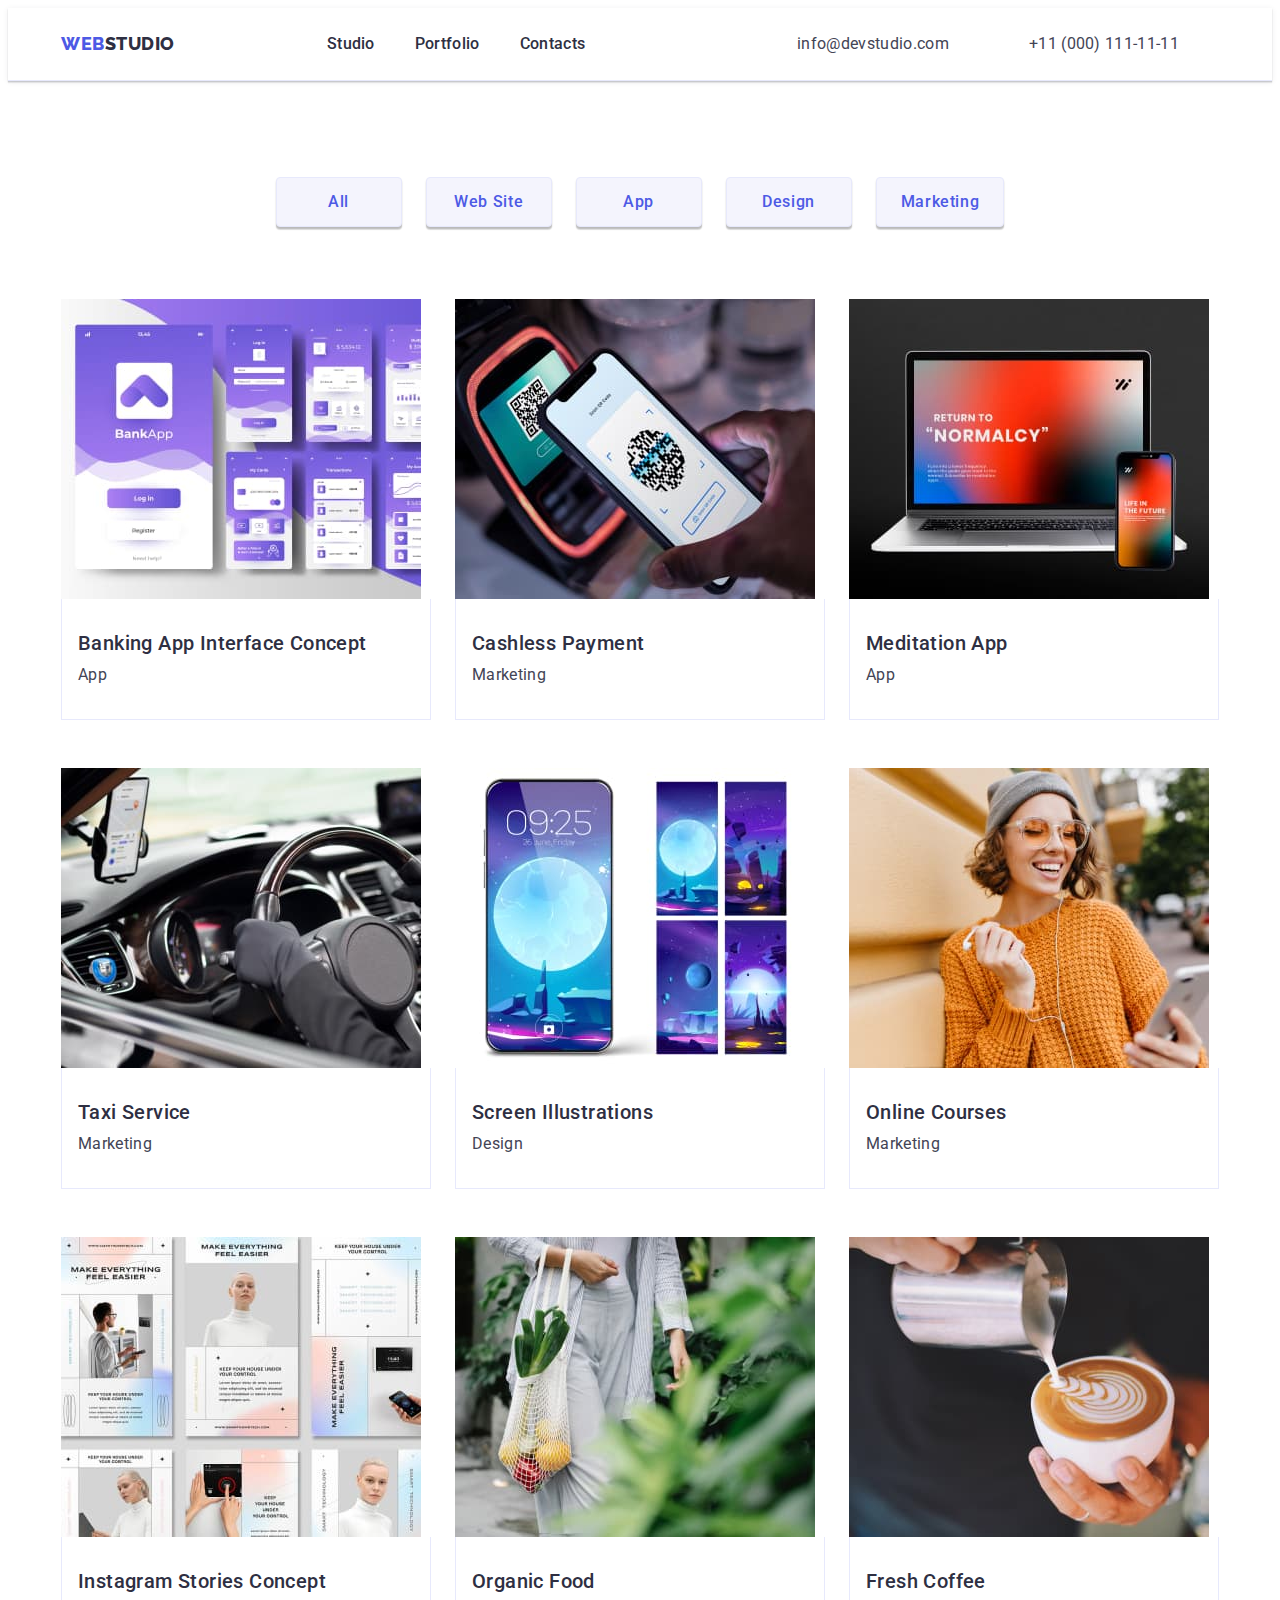
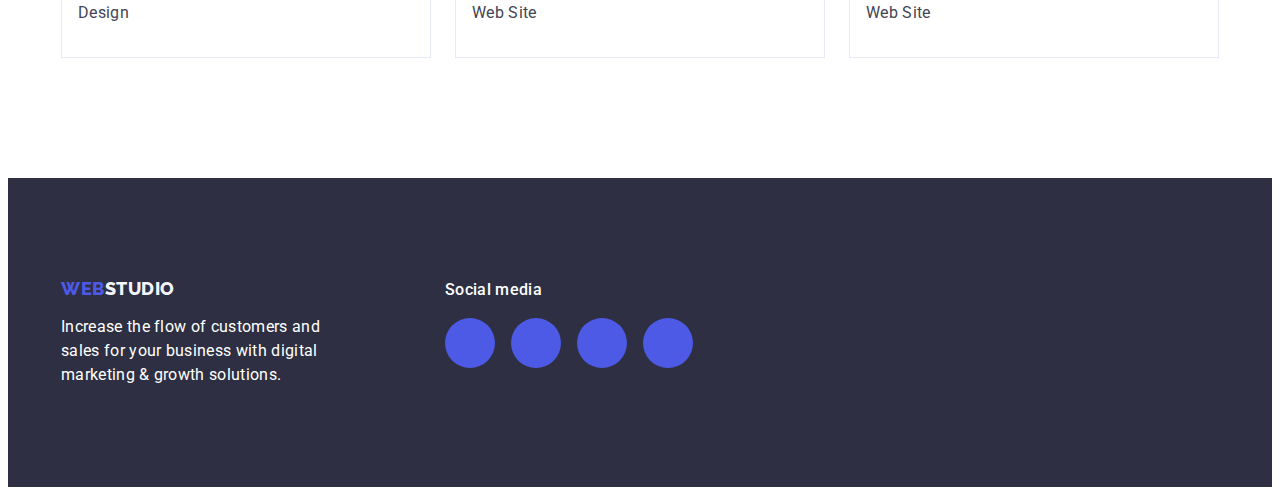
==== portfolio.html @ e4487ee4 "1" ====
<!DOCTYPE html>
<html lang="en">
  <head>
    <meta charset="UTF-8" />
    <meta http-equiv="X-UA-Compatible" content="IE=edge" />
    <meta name="viewport" content="width=device-width, initial-scale=1.0" />

    <link rel="preconnect" href="https://fonts.googleapis.com" />
    <link rel="preconnect" href="https://fonts.gstatic.com" crossorigin />
    <link
      href="https://fonts.googleapis.com/css2?family=Raleway:wght@800&family=Roboto:wght@400;500;700&display=swap"
      rel="stylesheet" />
    <title>Portfolio</title>
    <link
      rel="stylesheet"
      href="https://cdnjs.cloudflare.com/ajax/libs/modern-normalize/1.1.0/modern-normalize.min.css"
      integrity="sha512-wpPYUAdjBVSE4KJnH1VR1HeZfpl1ub8YT/NKx4PuQ5NmX2tKuGu6U/JRp5y+Y8XG2tV+wKQpNHVUX03MfMFn9Q=="
      crossorigin="anonymous"
      referrerpolicy="no-referrer" />
    <link rel="stylesheet" href="./css/styles.css" />
  </head>

  <body>
    <!-- Header section -->
    <header class="top-header border-header">
      <div class="container adven-flex">
        <nav class="nav-menu page-header-container">
          <a class="header-logo link preform" href="./index.html"
            >Web<span class="studio-logo">Studio</span></a
          >
          <ul class="menu list">
            <li class="menu-item">
              <a class="menu-link link" href="./index.html">Studio</a>
            </li>
            <li class="menu-item">
              <a class="menu-link link" href="./portfolio.html">Portfolio</a>
            </li>
            <li class="menu-item">
              <a class="menu-link link" href="">Contacts</a>
            </li>
          </ul>
        </nav>

        <!-- contacts -->
        <address class="contacts-sec">
          <ul class="contacts-items link list page-header-container">
            <li>
              <a
                class="contact-pc link contact-pc-second"
                href="mailto:info@devstudio.com"
                >info@devstudio.com</a
              >
            </li>
            <li>
              <a
                class="contact-pc link contact-pc-second"
                href="tel:+110001111111"
                >+11 (000) 111-11-11</a
              >
            </li>
          </ul>
        </address>
      </div>
    </header>

    <main>
      <section class="buttoms section section-but-list">
        <div class="container">
          <h1 class="visually-hidden">секція 1</h1>
          <ul class="but-list adven-flex list">
            <li>
              <button class="but-item sec-button" type="button">All</button>
            </li>
            <li>
              <button class="but-item sec-button" type="button">
                Web Site
              </button>
            </li>
            <li>
              <button class="but-item sec-button" type="button">App</button>
            </li>
            <li>
              <button class="but-item sec-button" type="button">Design</button>
            </li>
            <li>
              <button class="but-item sec-button" type="button">
                Marketing
              </button>
            </li>
          </ul>

          <ul class="image-post list flex-container">
            <li class="alignment-list-studio">
              <a class="link-examples-work link" href="">
                <img
                  src="./images/portfolio/banking-app-interface-concept.jpg"
                  alt="banking-app"
                  width="360"
                  height="300" />
                <div class="employees-card-portfolio-wrapper">
                  <h2 class="portfolio-card">Banking App Interface Concept</h2>
                  <p class="scroll-title-description">App</p>
                </div>
              </a>
            </li>
            <li class="alignment-list-studio">
              <a class="link-examples-work link" href="">
                <img
                  src="./images/portfolio/cashless-payment.jpg"
                  alt="cashless-payment"
                  width="360"
                  height="300" />
                <div class="employees-card-portfolio-wrapper">
                  <h2 class="portfolio-card">Cashless Payment</h2>
                  <p class="scroll-title-description">Marketing</p>
                </div>
              </a>
            </li>
            <li class="alignment-list-studio">
              <a class="link-examples-work link" href="">
                <img
                  src="./images/portfolio/meditation-app.jpg"
                  alt="meditation-app"
                  width="360"
                  height="300" />
                <div class="employees-card-portfolio-wrapper">
                  <h2 class="portfolio-card">Meditation App</h2>
                  <p class="scroll-title-description">App</p>
                </div>
              </a>
            </li>
            <li class="alignment-list-studio">
              <a class="link-examples-work link" href="">
                <img
                  src="./images/portfolio/taxi-service.jpg"
                  alt="taxi-service"
                  width="360"
                  height="300" />
                <div class="employees-card-portfolio-wrapper">
                  <h2 class="portfolio-card">Taxi Service</h2>
                  <p class="scroll-title-description">Marketing</p>
                </div>
              </a>
            </li>
            <li class="alignment-list-studio">
              <a class="link-examples-work link" href="">
                <img
                  src="./images/portfolio/screen-illustrations.jpg"
                  alt="screen-illustrations"
                  width="360"
                  height="300" />
                <div class="employees-card-portfolio-wrapper">
                  <h2 class="portfolio-card">Screen Illustrations</h2>
                  <p class="scroll-title-description">Design</p>
                </div>
              </a>
            </li>
            <li class="alignment-list-studio">
              <a class="link-examples-work link" href="">
                <img
                  src="./images/portfolio/online-courses.jpg"
                  alt="online-courses"
                  width="360"
                  height="300" />
                <div class="employees-card-portfolio-wrapper">
                  <h2 class="portfolio-card">Online Courses</h2>
                  <p class="scroll-title-description">Marketing</p>
                </div>
              </a>
            </li>
            <li class="alignment-list-studio">
              <a class="link-examples-work link" href="">
                <img
                  src="./images/portfolio/instagram-stories-concept.jpg"
                  alt="instagram-stories"
                  width="360"
                  height="300" />
                <div class="employees-card-portfolio-wrapper">
                  <h2 class="portfolio-card">Instagram Stories Concept</h2>
                  <p class="scroll-title-description">Design</p>
                </div>
              </a>
            </li>
            <li class="alignment-list-studio">
              <a class="link-examples-work link" href="">
                <img
                  src="./images/portfolio/organic-food.jpg"
                  alt="organic-food"
                  width="360"
                  height="300" />
                <div class="employees-card-portfolio-wrapper">
                  <h2 class="portfolio-card">Organic Food</h2>
                  <p class="scroll-title-description">Web Site</p>
                </div>
              </a>
            </li>
            <li class="alignment-list-studio">
              <a class="link-examples-work link" href="">
                <img
                  src="./images/portfolio/fresh-coffee.jpg"
                  alt="fresh-coffee"
                  width="360"
                  height="300" />
                <div class="employees-card-portfolio-wrapper">
                  <h2 class="portfolio-card">Fresh Coffee</h2>
                  <p class="scroll-title-description">Web Site</p>
                </div>
              </a>
            </li>
          </ul>
        </div>
      </section>
    </main>

    <!-- Footer section -->
    <footer class="basement">
      <div class="container social-media">
        <div class="logoblock">
          <a class="basement-logo-iris link" href="./index.html"
            >Web<span class="basement-logo-cloud">Studio</span></a
          >
          <p class="text-format">
            Increase the flow of customers and sales for your business with
            digital marketing & growth solutions.
          </p>
        </div>

        <div class="">
          <p class="soc-text-format">Social media</p>
          <ul class="list social-list">
            <li>
              <a href="#" class="social-list-item social-list-item-in"></a>
            </li>
            <li><a href="#" class="social-list-item"></a></li>
            <li><a href="#" class="social-list-item"></a></li>
            <li><a href="#" class="social-list-item"></a></li>
          </ul>
        </div>
    </footer>
  </body>
</html>
---- css/styles.css ----
:root {
  --primary-font: "Roboto", sans-serif;
  --secondary-font: "Raleway", sans-serif;

  /* Pressed state > CTAs */
  --ocean-button-color: #404bbf;
  /* Primary Brand > CTAs, Focused, Active, states, Links */
  --iris-button-color: #4d5ae5;

  /* Hero background > Hero image background, Modal overlay, Overlay.
  Dark > Overlays, Shadows, Headings */
  --navy-blue-color: #2e2f42;
  /* Success > Valid fields, Success messages */
  --green-color: #31d0aa;
  /* Text > Body text */
  --slate-color: #434455;
  /* Subtle Text > Helper text, Deemphasized text */
  --light-slate-color: #8e8f99;
  /* Accent > Accent color, Hairlines, Subtle backgrounds*/
  --cornflower-color: #e7e9fc;
  /* Light > Light mode backgrounds. Light mode Dialogs/alerts */
  --cloud-background-color: #f4f4fd;
  /* Modal overlay> Overlay> NAVY BLUE modal */
  --navyblue-modal-color: #2e2f42;
  /* Hero background > Hero image background */
  --hero-background-color: #2e2f42;
  /* White background > Header,  team card background */
  --white-color: #ffffff;
  /* Modal background  */
  --dairy-color: #fcfcfc;
}

/* ==================ul and link style configuration================== */

h1,
h2,
h3,
h4,
p {
  margin-top: 0;
  margin-bottom: 0;
}

ul,
ol {
  margin-top: 0;
  margin-bottom: 0;
  padding-left: 0;
}

img {
  display: block;
}

button {
  cursor: pointer;
}

.list {
  list-style: none;
  /* padding: 0; */
  /* margin: 0; */
  /* ... */
}

.link {
  text-decoration: none;
  /* ... */
}

.section {
  padding: 120px 0px;
}

.section-but-list {
  padding-top: 96px;
}

.section-work {
  padding-top: 0;
}

.scr-section {
  padding-bottom: 120px;
}

/* ==================/ul and link style configuration================== */

body {
  font-family: var(--primary-font);
  background-color: var(--white-color);
  font-weight: 500;
  color: var(--slate-color);
}

.container {
  width: 1158px;
  /* margin-left: auto;
  margin-right: auto; */
  padding-left: 15px;
  padding-right: 15px;
  margin: 0 auto;
}

/* .custumers-box {
display: flex;  
flex-wrap: wrap;
} */

img {
  display: block;
  max-width: 100%;
  height: auto;
}

/* a {
  display: flex;
} */

/* ==========================HEADER ========================== */

.page-header-container {
  display: flex;
  gap: 40px;
}

/* розташування в рядок хедера */
.nav-menu {
  display: flex;
  flex-wrap: wrap;
  gap: 76px;
  padding: 24px 0;
  align-items: center;
}

.menu {
  display: flex;
  gap: 40px;
  align-items: center;
}

.contact-pc {
  display: flex;
  gap: 40px;
  align-items: center;
}

.adven-flex {
  display: flex;
}

.border-header {
  border-bottom: 1px solid var(--cornflower-color);
  box-shadow: 0px 2px 1px rgba(46, 47, 66, 0.08),
    0px 1px 1px rgba(46, 47, 66, 0.16), 0px 1px 6px rgba(46, 47, 66, 0.08);
}

/* .menu-item:not(:last-child) {
  margin-right: 40;
} */

/* ==============header logo================= */
/* Web logo part*/
.header-logo {
  font-family: var(--secondary-font);
  font-weight: 800;
  font-size: 18px;
  line-height: 1.17;
  color: var(--iris-button-color);
  letter-spacing: 0.03em;
  text-transform: uppercase;
  margin-right: 76px;
}

/* studio logo part */
.studio-logo {
  font-family: var(--secondary-font);
  font-weight: 800;
  font-size: 18px;
  line-height: 1.17;
  color: var(--navy-blue-color);
  letter-spacing: 0.03em;
  text-transform: uppercase;
}
/* ==============/header logo================= */

/* ===================/footer logo================= */

.logoblock {
  margin-right: 120px;
}

/* Web logo part*/
.basement-logo-iris {
  display: inline-block;
  margin-bottom: 16px;
  font-family: var(--secondary-font);
  font-weight: 800;
  font-size: 18px;
  line-height: 1.17;
  color: var(--iris-button-color);
  letter-spacing: 0.03em;
  text-transform: uppercase;
}

/* studio logo part */
.basement-logo-cloud {
  color: var(--cloud-background-color);
  font-weight: 800;
  font-size: 18px;
  line-height: 1.17;
  letter-spacing: 0.03em;
  text-transform: uppercase;
}

.basement {
  background-color: var(--navy-blue-color);
  letter-spacing: 0.03em;
  padding-top: 100px;
  padding-bottom: 100px;
}

/* ===================/footer logo================= */

.preform {
  letter-spacing: 0.03em;
}

/* footer formatting text */
.text-format {
  font-weight: 400;
  font-size: 16px;
  line-height: 1.5;
  color: var(--white-color);
  letter-spacing: 0.02em;
  max-width: 264px;
}

.soc-text-format {
  font-weight: 500;
  font-size: 16px;
  line-height: 1.5;
  color: var(--white-color);
  letter-spacing: 0.02em;
  max-width: 264px;
  margin-bottom: 16px;
}

.menu-link {
  font-size: 16px;
  line-height: 1.5;
  color: var(--navy-blue-color);
  letter-spacing: 0.02em;
  padding: 24px 0;
}

.but-list {
  font-style: normal;
  font-size: 16px;
  line-height: 1.5;
  color: var(--navy-blue-color);
  letter-spacing: 0.04em;
  gap: 24px;
  justify-content: center;
  margin-bottom: 72px;
}

.contact-pc {
  font-weight: 400;
  font-size: 16px;
  line-height: 1.5;
  color: var(--slate-color);
  margin-left: auto;
  margin-right: 40px;
  padding-top: 24px;
  padding-bottom: 24px;
}

.menu-link:is(:hover, :focus),
.contact-pc:is(:hover, :focus) {
  color: var(--ocean-button-color);
}

.contacts-normal {
  font-style: normal;
}

.contact-pc-second:is(:hover, :focus) {
  color: var(--ocean-button-color);
}

/* ==========================/HEAD ========================== */

/* header */
.top-header {
  font-style: normal;
  letter-spacing: 0.02em;
  font-style: normal;
}

/* ==========================HERO ========================== */
.hero {
  background-color: var(--hero-background-color);
  letter-spacing: 0.03em;
  /* max-width: 1440px; */
  padding-top: 188px;
  padding-bottom: 188px;
  outline: 2px solod red;
}

.overlay {
  width: 1440px;
  margin-left: auto;
  margin-bottom: auto;
  background-repeat: no-repeat;
  background-position: center;
  /* border-style: cover; */
  background-image: linear-gradient(
      to right,
      rgba(46, 47, 66, 0.7),
      rgba(46, 47, 66, 0.7)
    ),
    url(../images/hero-pic.jpg);
}

/* text hero 1 */
.hero-tittle {
  max-width: 496px;
  font-weight: 700;
  font-size: 56px;
  line-height: 1.07;
  color: var(--white-color);

  letter-spacing: 0.02em;
  /* text-align: center; */

  margin-left: auto;
  margin-right: auto;

  margin-bottom: 48px;

  /* outline: 2px solid red; */
}

/* Button Text */
.order-button {
  border: none;
  line-height: 1.5;
  font-family: var(--primary-font);
  font-weight: 500;

  letter-spacing: 0.04em;

  background-color: var(--iris-button-color);
  color: var(--white-color);

  display: block;

  padding: 16px 32px;
  margin-left: auto;
  margin-right: auto;

  min-width: 169px;
  height: 56px;

  border-radius: 4px;
  box-shadow: 0px 4px 4px rgba(0, 0, 0, 0.15);
}

.but-primary:is(:hover, :focus) {
  background-color: var(--ocean-button-color);
  color: var(--white-color);
}

.contacts-sec {
  font-style: normal;
  margin-left: auto;
}

/* ==========================/HERO ========================== */

/* ==========================Scroll-section========================== */
.visually-hidden {
  position: absolute;
  width: 1px;
  height: 1px;
  margin: -1px;
  border: 0;
  padding: 0;

  white-space: nowrap;
  clip-path: inset(100%);
  clip: rect(0 0 0 0);
  overflow: hidden;
}

.scroll-title {
  font-weight: 500;
  font-size: 20px;
  line-height: 1.2;
  letter-spacing: 0.02em;
  color: var(--navy-blue-color);
  margin-bottom: 8px;
}

.scroll-title-description {
  display: flex;
  font-style: 400;
  font-weight: 400;
  font-size: 16px;
  line-height: 1.5;
  letter-spacing: 0.02em;
  color: var(--slate-color);
  flex-basis: calc((100% - 3 * 24px) / 4);
}

.hum-devoloper {
  font-weight: 500;
  font-size: 20px;
  line-height: 1.2;
  letter-spacing: 0.02em;
  color: var(--navy-blue-color);
  margin-bottom: 8px;
  border-radius: 0px 0px 4px 4px;
}

.title-pages {
  font-style: normal;
  font-weight: 700;
  font-size: 36px;
  line-height: 1.11;
  color: var(--navy-blue-color);
  letter-spacing: 0.02em;
  margin-bottom: 72px;
  text-align: center;
}

.scroll-section {
  display: flex;
  gap: 24px;
}

.scroll-section-item {
  flex-basis: calc((100% - 3 * 24px) / 4);
}

.scroll-section-item::before {
  display: block;
  content: "";
  width: 264px;
  height: 112px;
  outline: 2px solid tomato;

  background-image: url();
  background-repeat: no-repeat;
  background-position: center;
  background-color: var(--cloud-background-color);
}

/* ==========================/scroll sec========================= */

/* =================================team======================== */
.team {
  background: var(--cloud-background-color);
  font-weight: 500;
  letter-spacing: 0.02em;
  text-align: center;
}

/* ==========================/Scroll-section========================== */

/* ========================What are we doing========================== */
.doing-alignment {
  display: flex;
  flex-wrap: wrap;
  gap: 24px;
  flex-basis: calc((100% - 24px * 2) / 3);
}

/* =============================team================================ */

.team-alignment {
  flex-wrap: wrap;
  gap: 24px;
}

/* лого підвалу */

.studio-logo {
  font-family: var(--secondary-font);
  font-style: ExtraBold;
  font-weight: 800;
  font-size: 18px;
  line-height: 1.17;
  color: var(--navy-blue-color);
  letter-spacing: 0.03em;
  text-transform: uppercase;
}

.employees-card-content-wrapper {
  box-shadow: 0px 1px 6px rgba(46, 47, 66, 0.08),
    0px 1px 1px rgba(46, 47, 66, 0.16), 0px 2px 1px rgba(46, 47, 66, 0.08);
  border-radius: 0px 0px 4px 4px;
  padding: 32px 16px;
  background-color: var(--white-color);
}

.employees-name {
  font-weight: 500;
  margin-bottom: 8px;
  color: var(--navy-blue-color);
  font-size: 20px;
  line-height: 1.2;
  text-align: center;
  letter-spacing: 0.02em;
}

.employees-position {
  color: var(--slate-color);
  font-weight: 400;
  font-size: 16px;
  line-height: 1.5;
  text-align: center;
  letter-spacing: 0.02em;
}

.employees-description {
  font-style: 400;
  font-weight: 400;
  font-size: 16px;
  line-height: 1.5;
  letter-spacing: 0.02em;
  color: var(--slate-color);
}

/* =================================/team============================ */

/* ================custumers=============== */
.customers {
  outline: 2px solid red;
}

.link-company {
  display: flex;
  flex-direction: row;
  align-items: flex-start;
  flex-wrap: wrap;
  gap: 24px;
}

.box {
  border: 1px solid var(--light-slate-color);
  border-radius: 4px;
  width: 168px;
  height: 88px;
  justify-content: center;
}

/* ==========================portfolio========================== */

.flex-container {
  display: flex;
  flex-wrap: wrap;
  gap: 48px 24px;
}

.alignment-list-studio {
  flex-basis: calc((100% - 24px * 2) / 3);
}

.alignment-list-studio:is(:hover, :focus) {
  box-shadow: 0px 1px 6px rgba(46, 47, 66, 0.08),
    0px 1px 1px rgba(46, 47, 66, 0.16), 0px 2px 1px rgba(46, 47, 66, 0.08);
}

.head-logo-port {
  letter-spacing: 0.03em;
}

.but-item {
  font-style: normal;
  font-weight: 500;
  font-size: 16px;
  line-height: 1.5;
  background-color: var(--cloud-background-color);
  color: var(--iris-button-color);
  font-family: var(--primary-font);

  letter-spacing: 0.04em;
  border: 1px solid var(--cornflower-color);
  border-radius: 4px;
  box-shadow: 0px 3px 1px rgba(0, 0, 0, 0.1), 0px 2px 1px rgba(0, 0, 0, 0.08),
    0px 2px 2px rgba(0, 0, 0, 0.12);

  display: flex;
  flex-direction: row;
  justify-content: center;
  align-items: center;
  padding: 12px 24px;

  min-width: 126px;
}

.sec-button:is(:hover, :focus) {
  color: var(--white-color);
  background-color: var(--ocean-button-color);

  border: 1px solid transparent;
}

.employees-card-portfolio-wrapper {
  border-left: 1px solid var(--cornflower-color);
  border-right: 1px solid var(--cornflower-color);
  border-bottom: 1px solid var(--cornflower-color);

  background-color: var(--white-color);
  display: flex;
  flex-direction: column;
  justify-content: center;
  align-items: flex-start;
  padding: 32px 16px;
}

.portfolio-card {
  font-weight: 500;
  font-size: 20px;
  line-height: 1.2;
  letter-spacing: 0.02em;
  color: var(--navy-blue-color);
  margin-bottom: 8px;
}

.social-media {
  display: flex;
}

.social-list {
  display: flex;
  justify-content: space-between;
  width: 200px;
  margin: 0 auto;
  gap: 16px;
}

.social-list-item {
  display: block;
  width: 50px;
  height: 50px;
  border-radius: 50%;
  background-color: var(--iris-button-color);
}
.social-list-item:is(:hover, :focus) {
  background-color: var(--green-color);
}

.social-list-item-in {
  /* background-image: url(../images/social-icon/instagram.svg); */
  background-repeat: no-repeat;
  background-position: center;
  background-size: 24px 24px;
}
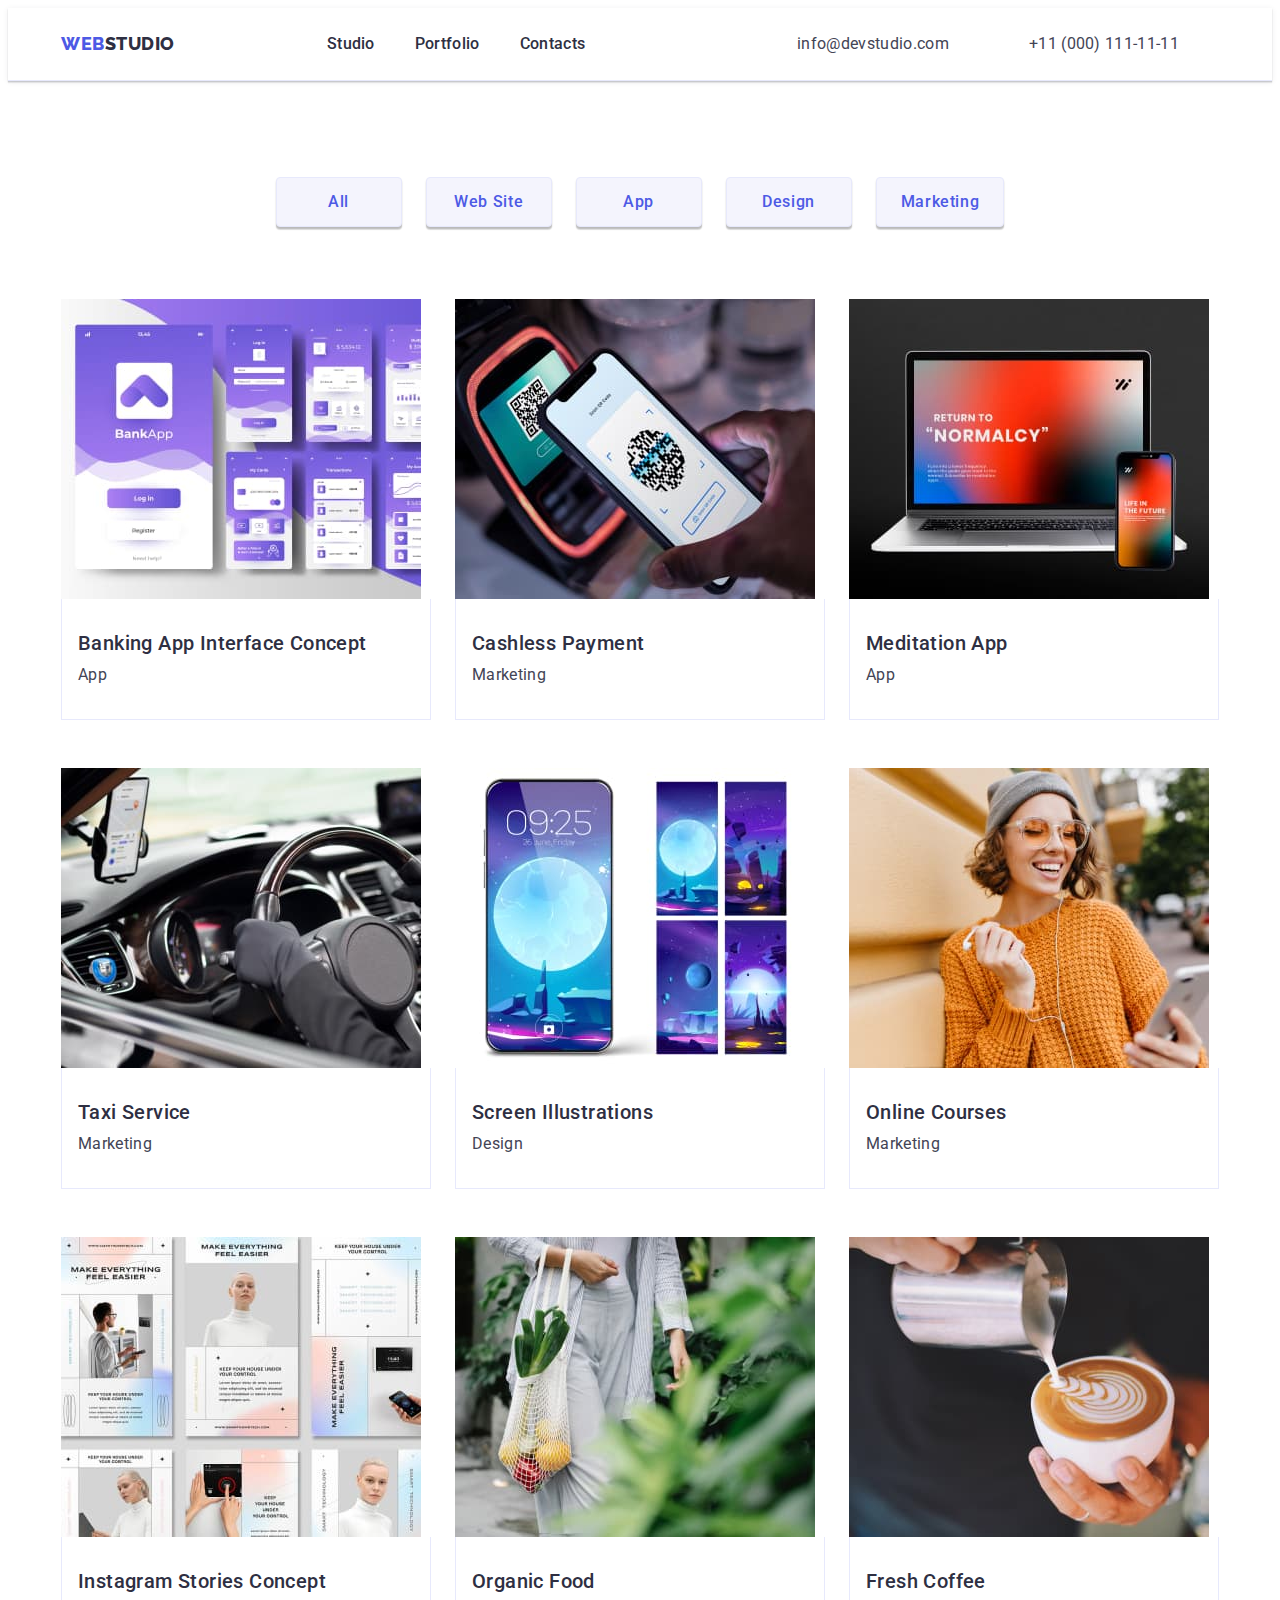
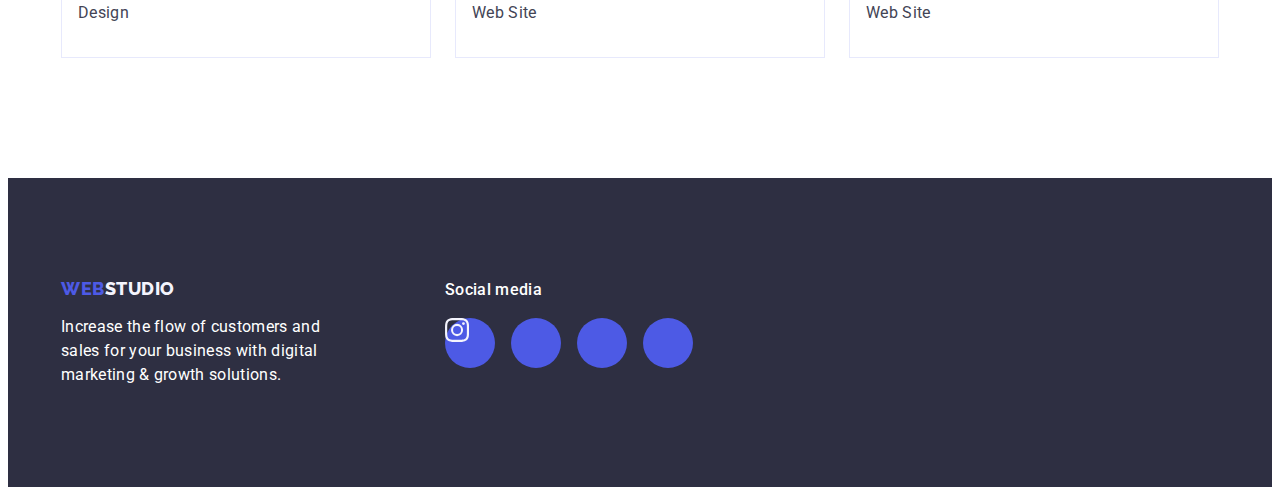
==== commit 997fba0b: "1" ====
--- a/portfolio.html
+++ b/portfolio.html
@@ -229,13 +229,18 @@
           <p class="soc-text-format">Social media</p>
           <ul class="list social-list">
             <li>
-              <a href="#" class="social-list-item social-list-item-in"></a>
+              <a href="#" class="social-list-item social-list-item-in">
+                <svg class="social-list-icon" width="24" height="24">
+                  <use href="./images/icons.svg#icon-instagram"></use>
+                </svg>
+              </a>
             </li>
             <li><a href="#" class="social-list-item"></a></li>
             <li><a href="#" class="social-list-item"></a></li>
             <li><a href="#" class="social-list-item"></a></li>
           </ul>
         </div>
+      </div>
     </footer>
   </body>
 </html>
--- a/css/styles.css
+++ b/css/styles.css
@@ -640,6 +640,7 @@
   width: 200px;
   margin: 0 auto;
   gap: 16px;
+  
 }
 
 .social-list-item {
@@ -648,14 +649,15 @@
   height: 50px;
   border-radius: 50%;
   background-color: var(--iris-button-color);
+  
 }
 .social-list-item:is(:hover, :focus) {
   background-color: var(--green-color);
 }
 
-.social-list-item-in {
-  /* background-image: url(../images/social-icon/instagram.svg); */
+/* .social-list-item-in {
+  background-image: url(../images/social-icon/instagram.svg);
   background-repeat: no-repeat;
   background-position: center;
   background-size: 24px 24px;
-}
+} */
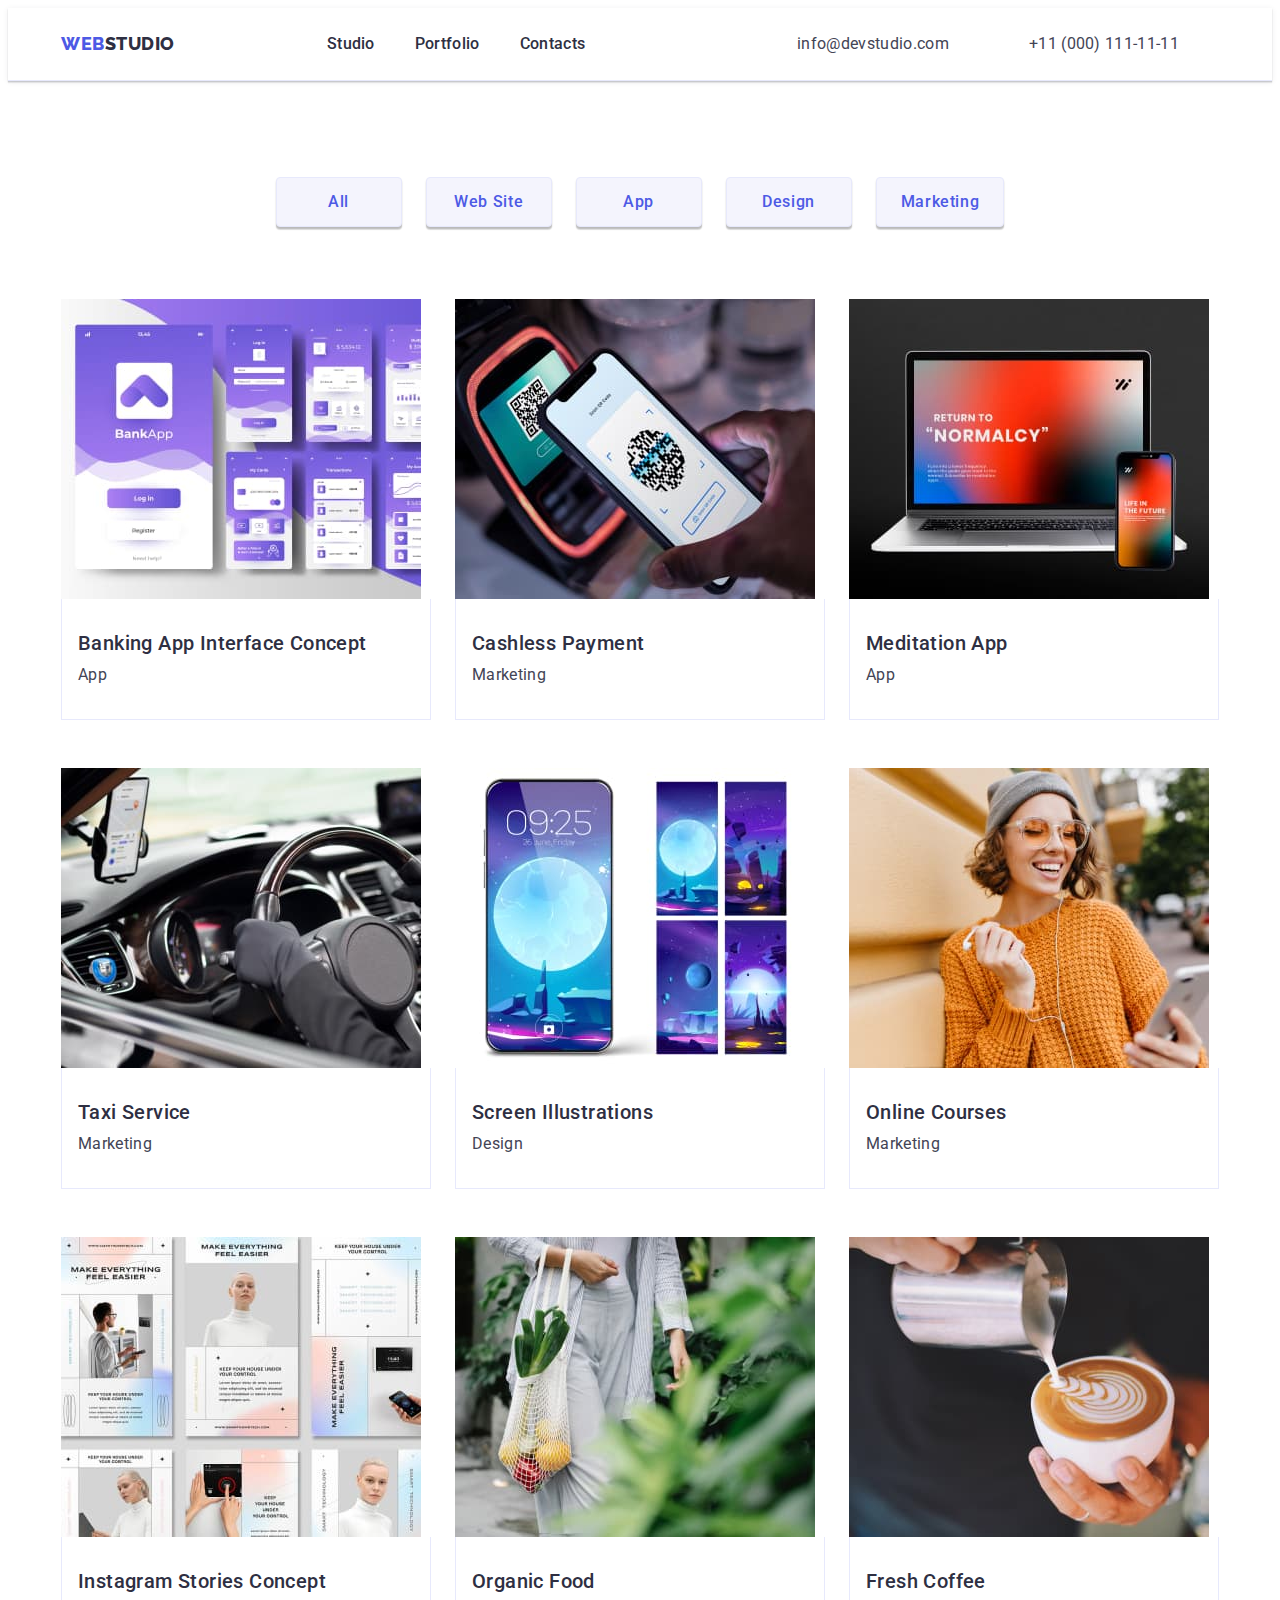
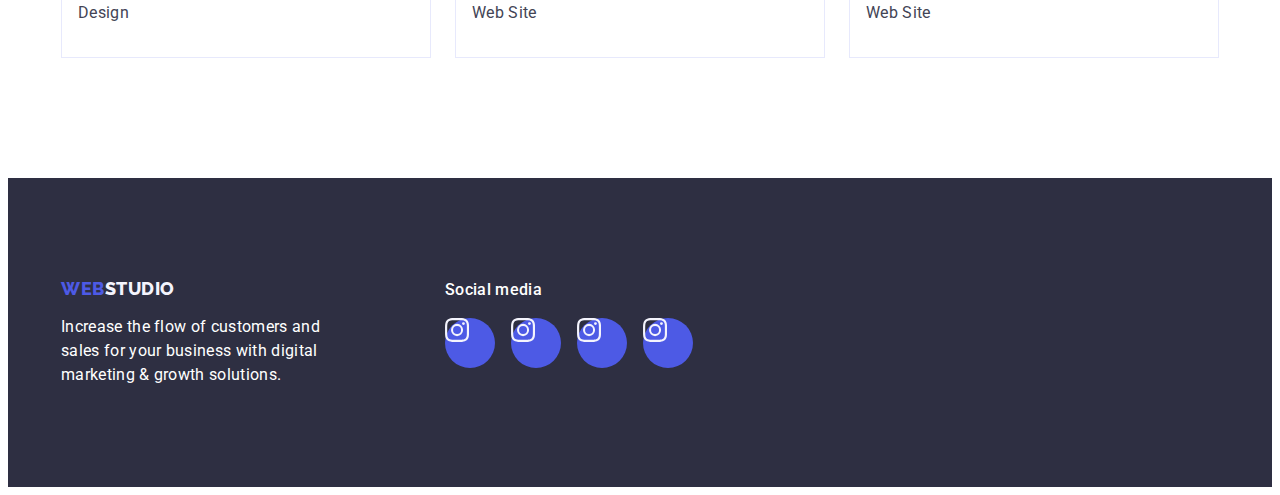
==== commit 39da5869: "footer logo" ====
--- a/portfolio.html
+++ b/portfolio.html
@@ -227,17 +227,35 @@
 
         <div class="">
           <p class="soc-text-format">Social media</p>
-          <ul class="list social-list">
-            <li>
-              <a href="#" class="social-list-item social-list-item-in">
-                <svg class="social-list-icon" width="24" height="24">
-                  <use href="./images/icons.svg#icon-instagram"></use>
-                </svg>
-              </a>
-            </li>
-            <li><a href="#" class="social-list-item"></a></li>
-            <li><a href="#" class="social-list-item"></a></li>
-            <li><a href="#" class="social-list-item"></a></li>
+          <ul class="list social-list-footer">
+            <li>
+              <a href="#" class="social-list-footer-item social-list-item-in">
+                <svg class="social-list-icon" width="24" height="24">
+                  <use href="./images/icons.svg#icon-instagram"></use>
+                </svg>
+              </a>
+            </li>
+            <li>
+              <a href="#" class="social-list-footer-item social-list-item-in">
+                <svg class="social-list-icon" width="24" height="24">
+                  <use href="./images/icons.svg#icon-instagram"></use>
+                </svg>
+              </a>
+            </li>
+            <li>
+              <a href="#" class="social-list-footer-item social-list-item-in">
+                <svg class="social-list-icon" width="24" height="24">
+                  <use href="./images/icons.svg#icon-instagram"></use>
+                </svg>
+              </a>
+            </li>
+            <li>
+              <a href="#" class="social-list-footer-item social-list-item-in">
+                <svg class="social-list-icon" width="24" height="24">
+                  <use href="./images/icons.svg#icon-instagram"></use>
+                </svg>
+              </a>
+            </li>
           </ul>
         </div>
       </div>
--- a/css/styles.css
+++ b/css/styles.css
@@ -314,7 +314,7 @@
   margin-bottom: auto;
   background-repeat: no-repeat;
   background-position: center;
-  /* border-style: cover; */
+  border-style: cover;
   background-image: linear-gradient(
       to right,
       rgba(46, 47, 66, 0.7),
@@ -634,7 +634,7 @@
   display: flex;
 }
 
-.social-list {
+.social-list-footer {
   display: flex;
   justify-content: space-between;
   width: 200px;
@@ -643,7 +643,7 @@
   
 }
 
-.social-list-item {
+.social-list-footer-item {
   display: block;
   width: 50px;
   height: 50px;
@@ -651,13 +651,13 @@
   background-color: var(--iris-button-color);
   
 }
-.social-list-item:is(:hover, :focus) {
+.social-list-footer-item:is(:hover, :focus) {
   background-color: var(--green-color);
 }
 
-/* .social-list-item-in {
-  background-image: url(../images/social-icon/instagram.svg);
+.social-list-item-in {
+  /* background-image: url(../images/social-icon/instagram.svg); */
   background-repeat: no-repeat;
   background-position: center;
   background-size: 24px 24px;
-} */
+}
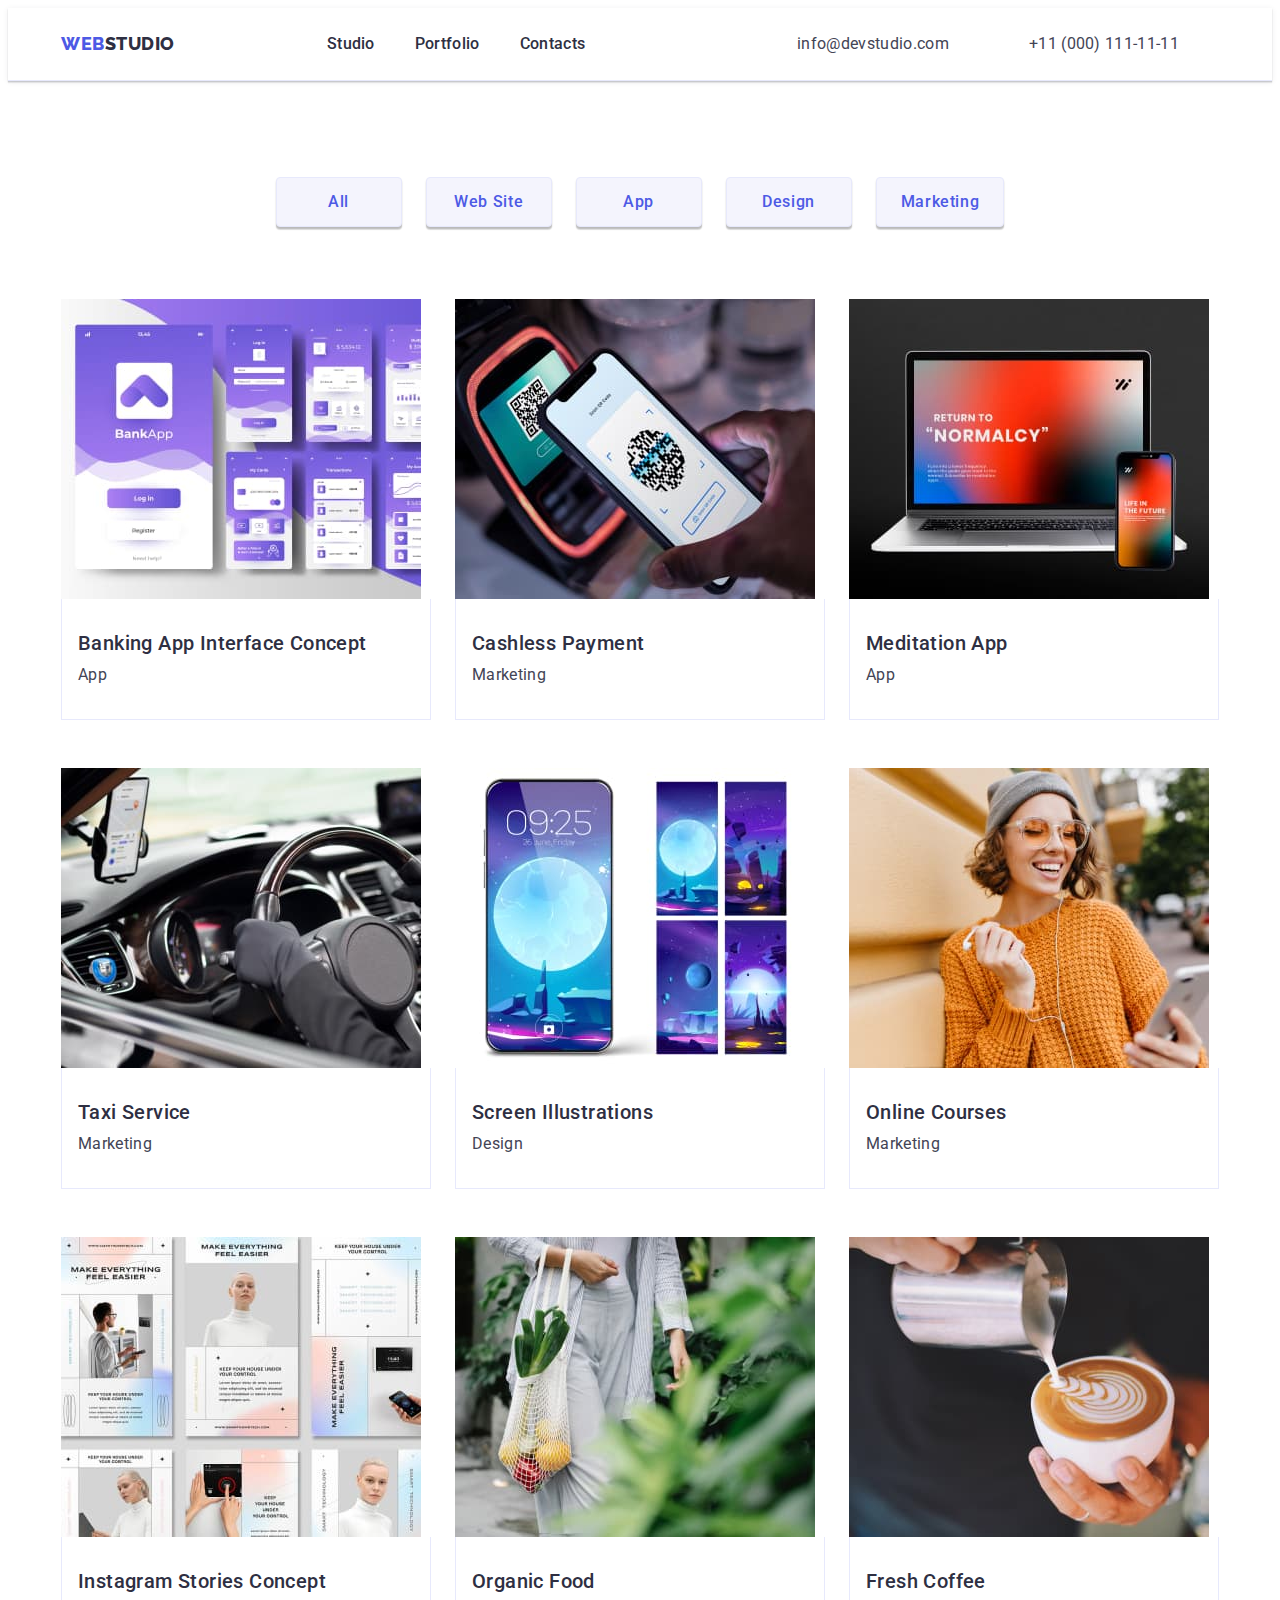
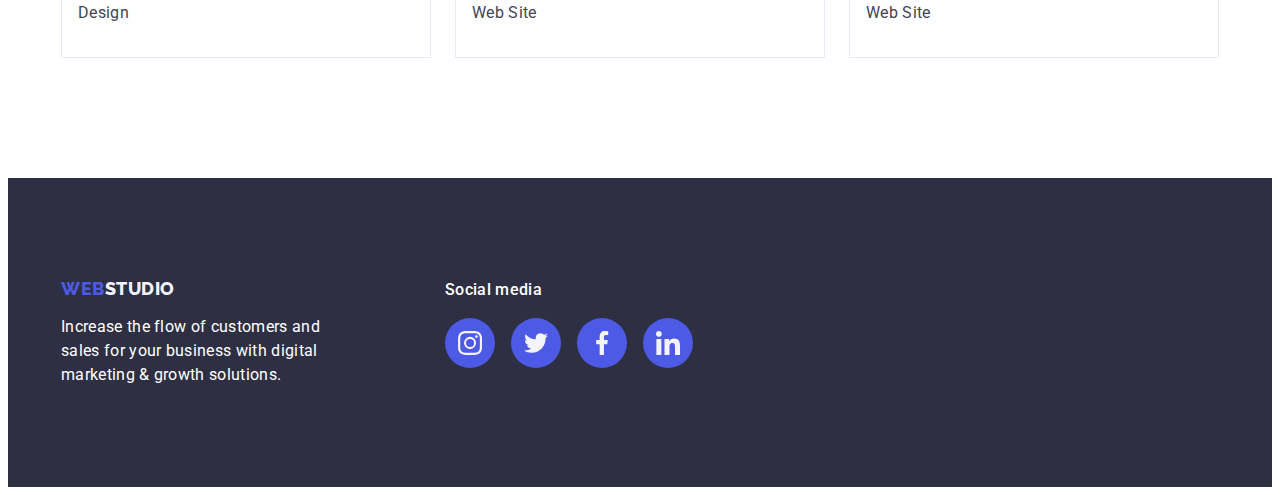
==== commit aa598515: "23" ====
--- a/portfolio.html
+++ b/portfolio.html
@@ -236,23 +236,23 @@
               </a>
             </li>
             <li>
-              <a href="#" class="social-list-footer-item social-list-item-in">
-                <svg class="social-list-icon" width="24" height="24">
-                  <use href="./images/icons.svg#icon-instagram"></use>
-                </svg>
-              </a>
-            </li>
-            <li>
-              <a href="#" class="social-list-footer-item social-list-item-in">
-                <svg class="social-list-icon" width="24" height="24">
-                  <use href="./images/icons.svg#icon-instagram"></use>
-                </svg>
-              </a>
-            </li>
-            <li>
-              <a href="#" class="social-list-footer-item social-list-item-in">
-                <svg class="social-list-icon" width="24" height="24">
-                  <use href="./images/icons.svg#icon-instagram"></use>
+              <a href="#" class="social-list-footer-item social-list-item-tw">
+                <svg class="social-list-icon" width="24" height="24">
+                  <use href="./images/icons.svg#icon-twitter"></use>
+                </svg>
+              </a>
+            </li>
+            <li>
+              <a href="#" class="social-list-footer-item social-list-item-fb">
+                <svg class="social-list-icon" width="24" height="24">
+                  <use href="./images/icons.svg#icon-facebook"></use>
+                </svg>
+              </a>
+            </li>
+            <li>
+              <a href="#" class="social-list-footer-item social-list-item-lid">
+                <svg class="social-list-icon" width="24" height="24">
+                  <use href="./images/icons.svg#icon-linkedin"></use>
                 </svg>
               </a>
             </li>
--- a/css/styles.css
+++ b/css/styles.css
@@ -316,7 +316,6 @@
   background-position: center;
   border-style: cover;
   background-image: linear-gradient(
-      to right,
       rgba(46, 47, 66, 0.7),
       rgba(46, 47, 66, 0.7)
     ),
@@ -467,6 +466,28 @@
   text-align: center;
 }
 
+.social-list-link {
+  display: flex;
+  justify-content: center;
+  align-items: center;
+  width: 40px;
+  height: 40px;
+  border-radius: 50%;
+  background-color: var(--iris-button-color);
+}
+
+.social-list-link:is(:hover, :focus) {
+  background-color: var(--ocean-button-color);
+}
+
+.social-list {
+  display: flex;
+  gap: 24px;
+}
+
+.social-list-icon {
+  fill: var(--cloud-background-color);
+}
 /* ==========================/Scroll-section========================== */
 
 /* ========================What are we doing========================== */
@@ -522,6 +543,7 @@
   line-height: 1.5;
   text-align: center;
   letter-spacing: 0.02em;
+  margin-bottom: 8px;
 }
 
 .employees-description {
@@ -636,28 +658,28 @@
 
 .social-list-footer {
   display: flex;
+
   justify-content: space-between;
   width: 200px;
   margin: 0 auto;
   gap: 16px;
-  
 }
 
 .social-list-footer-item {
-  display: block;
+  display: flex;
+  justify-content: center;
+  align-items: center;
   width: 50px;
   height: 50px;
   border-radius: 50%;
   background-color: var(--iris-button-color);
-  
 }
 .social-list-footer-item:is(:hover, :focus) {
   background-color: var(--green-color);
 }
 
-.social-list-item-in {
-  /* background-image: url(../images/social-icon/instagram.svg); */
+/* .social-list-item-in {
   background-repeat: no-repeat;
   background-position: center;
   background-size: 24px 24px;
-}
+} */
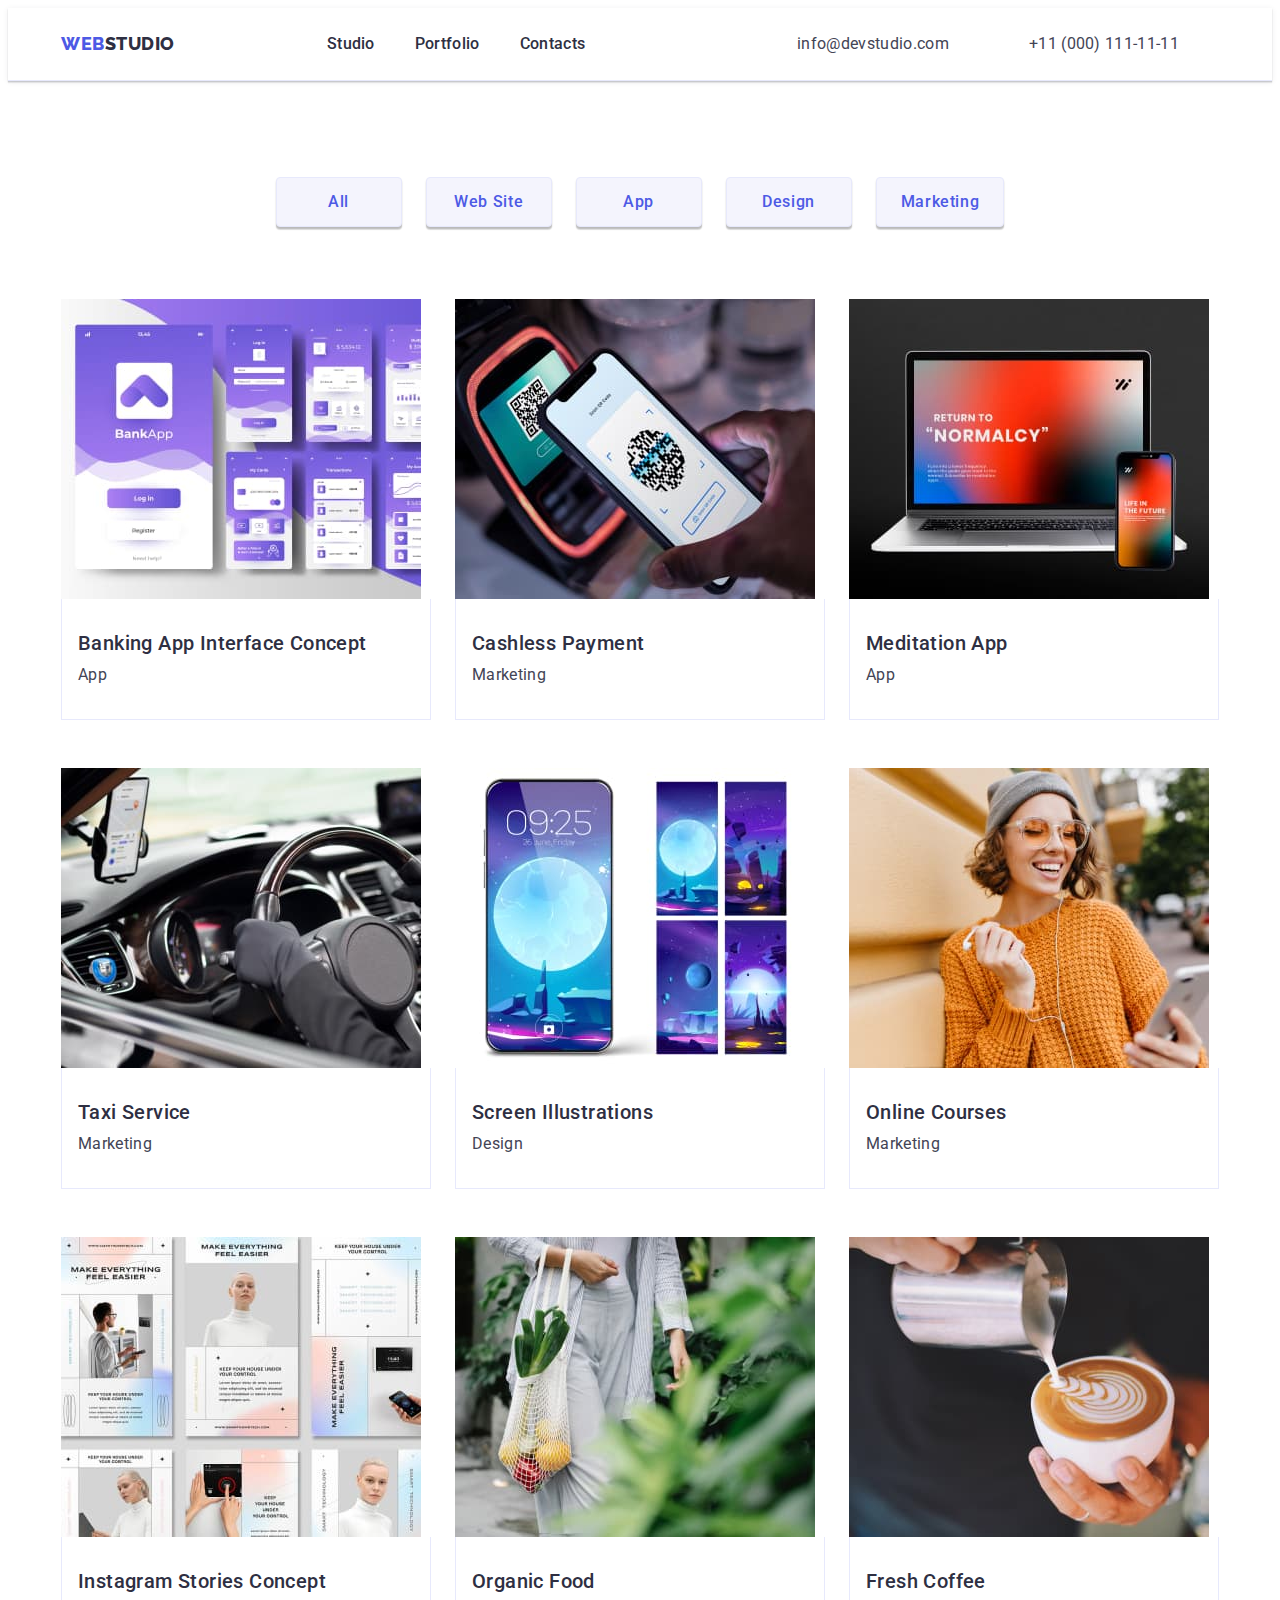
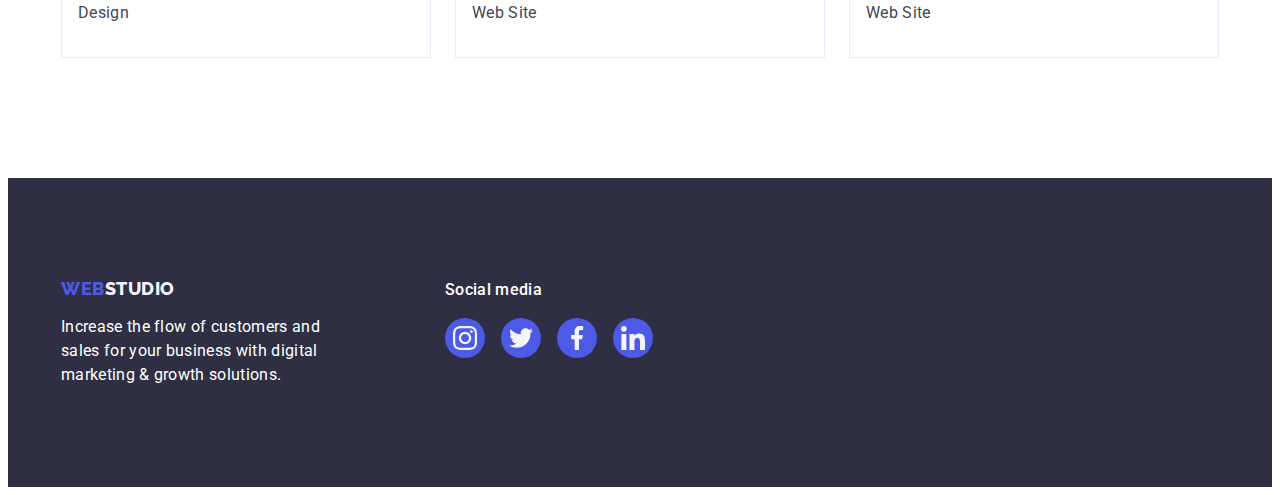
==== commit 0fd076b1: "3" ====
--- a/portfolio.html
+++ b/portfolio.html
@@ -228,29 +228,29 @@
         <div class="">
           <p class="soc-text-format">Social media</p>
           <ul class="list social-list-footer">
-            <li>
-              <a href="#" class="social-list-footer-item social-list-item-in">
+            <li class="social-list-footer-item">
+              <a href="#" class="social-list-footer-link social-list-item-in">
                 <svg class="social-list-icon" width="24" height="24">
                   <use href="./images/icons.svg#icon-instagram"></use>
                 </svg>
               </a>
             </li>
-            <li>
-              <a href="#" class="social-list-footer-item social-list-item-tw">
+            <li class="social-list-footer-item">
+              <a href="#" class="social-list-footer-link social-list-item-tw">
                 <svg class="social-list-icon" width="24" height="24">
                   <use href="./images/icons.svg#icon-twitter"></use>
                 </svg>
               </a>
             </li>
-            <li>
-              <a href="#" class="social-list-footer-item social-list-item-fb">
+            <li class="social-list-footer-item">
+              <a href="#" class="social-list-footer-link social-list-item-fb">
                 <svg class="social-list-icon" width="24" height="24">
                   <use href="./images/icons.svg#icon-facebook"></use>
                 </svg>
               </a>
             </li>
-            <li>
-              <a href="#" class="social-list-footer-item social-list-item-lid">
+            <li class="social-list-footer-item">
+              <a href="#" class="social-list-footer-link social-list-item-lid">
                 <svg class="social-list-icon" width="24" height="24">
                   <use href="./images/icons.svg#icon-linkedin"></use>
                 </svg>
--- a/css/styles.css
+++ b/css/styles.css
@@ -188,6 +188,7 @@
 
 .logoblock {
   margin-right: 120px;
+  align-items: baseline;
 }
 
 /* Web logo part*/
@@ -302,19 +303,22 @@
 .hero {
   background-color: var(--hero-background-color);
   letter-spacing: 0.03em;
-  /* max-width: 1440px; */
+
   padding-top: 188px;
   padding-bottom: 188px;
   outline: 2px solod red;
 }
 
 .overlay {
-  width: 1440px;
+  /* width: 1440px; */
+  max-width: 1440px;
   margin-left: auto;
   margin-bottom: auto;
   background-repeat: no-repeat;
   background-position: center;
+  background-size: cover;
   border-style: cover;
+
   background-image: linear-gradient(
       rgba(46, 47, 66, 0.7),
       rgba(46, 47, 66, 0.7)
@@ -337,8 +341,6 @@
   margin-right: auto;
 
   margin-bottom: 48px;
-
-  /* outline: 2px solid red; */
 }
 
 /* Button Text */
@@ -421,13 +423,15 @@
   color: var(--navy-blue-color);
   margin-bottom: 8px;
   border-radius: 0px 0px 4px 4px;
+  box-shadow: 0px 1px 6px rgba(46, 47, 66, 0.08),
+    0px 1px 1px rgba(46, 47, 66, 0.16), 0px 2px 1px rgba(46, 47, 66, 0.08);
 }
 
 .title-pages {
   font-style: normal;
   font-weight: 700;
   font-size: 36px;
-  line-height: 1.11;
+  line-height: 1.1;
   color: var(--navy-blue-color);
   letter-spacing: 0.02em;
   margin-bottom: 72px;
@@ -443,17 +447,17 @@
   flex-basis: calc((100% - 3 * 24px) / 4);
 }
 
-.scroll-section-item::before {
-  display: block;
-  content: "";
+.icon-scroll-section {
+  display: flex;
   width: 264px;
   height: 112px;
-  outline: 2px solid tomato;
-
-  background-image: url();
+  border-radius: 4px;
+  justify-content: center;
+  align-items: center;
   background-repeat: no-repeat;
   background-position: center;
   background-color: var(--cloud-background-color);
+  margin-bottom: 8px;
 }
 
 /* ==========================/scroll sec========================= */
@@ -464,6 +468,15 @@
   font-weight: 500;
   letter-spacing: 0.02em;
   text-align: center;
+}
+
+.retreat-team {
+  padding-top: 32px;
+  padding-bottom: 32px;
+}
+
+.social-list {
+  justify-content: center;
 }
 
 .social-list-link {
@@ -487,7 +500,9 @@
 
 .social-list-icon {
   fill: var(--cloud-background-color);
-}
+  /* color: var(--light-slate-color); */
+}
+
 /* ==========================/Scroll-section========================== */
 
 /* ========================What are we doing========================== */
@@ -524,6 +539,8 @@
   border-radius: 0px 0px 4px 4px;
   padding: 32px 16px;
   background-color: var(--white-color);
+  padding-top: 32px;
+  padding-bottom: 32px;
 }
 
 .employees-name {
@@ -557,26 +574,43 @@
 
 /* =================================/team============================ */
 
-/* ================custumers=============== */
-.customers {
-  outline: 2px solid red;
-}
-
-.link-company {
-  display: flex;
-  flex-direction: row;
-  align-items: flex-start;
+/* ======================================Custumers=============================== */
+
+.customers-list {
+  display: flex;
+  justify-content: center;
+  align-items: center;
   flex-wrap: wrap;
   gap: 24px;
-}
-
-.box {
+  padding-top: 120px;
+  padding-bottom: 120px;
+}
+
+.customers-list-icon {
+  fill: var(--light-slate-color);
+  /* width: 104px;
+  height: 56px; */
+}
+
+.customers-list-icon:is(:hover, :focus) {
+  fill: var(--ocean-button-color);
+}
+
+.customers-list-link {
+  display: flex;
+  justify-content: center;
+  align-items: center;
   border: 1px solid var(--light-slate-color);
   border-radius: 4px;
   width: 168px;
   height: 88px;
-  justify-content: center;
-}
+  color: var(--light-slate-color);
+}
+
+.customers-list-link:is(:hover, :focus) {
+  border-color: var(--ocean-button-color);
+}
+/* ======================================/Custumers=============================== */
 
 /* ==========================portfolio========================== */
 
@@ -590,7 +624,11 @@
   flex-basis: calc((100% - 24px * 2) / 3);
 }
 
-.alignment-list-studio:is(:hover, :focus) {
+.link-examples-work {
+  display: block;
+}
+
+.link-examples-work:is(:hover, :focus) {
   box-shadow: 0px 1px 6px rgba(46, 47, 66, 0.08),
     0px 1px 1px rgba(46, 47, 66, 0.16), 0px 2px 1px rgba(46, 47, 66, 0.08);
 }
@@ -654,32 +692,32 @@
 
 .social-media {
   display: flex;
+  align-items: baseline;
 }
 
 .social-list-footer {
   display: flex;
-
+  justify-content: center;
   justify-content: space-between;
   width: 200px;
   margin: 0 auto;
   gap: 16px;
 }
 
-.social-list-footer-item {
-  display: flex;
-  justify-content: center;
-  align-items: center;
-  width: 50px;
-  height: 50px;
+.social-list-footer-link {
+  display: flex;
+  justify-content: center;
+  align-items: center;
+  width: 40px;
+  height: 40px;
   border-radius: 50%;
   background-color: var(--iris-button-color);
 }
-.social-list-footer-item:is(:hover, :focus) {
+.social-list-footer-link:is(:hover, :focus) {
   background-color: var(--green-color);
 }
 
-/* .social-list-item-in {
-  background-repeat: no-repeat;
-  background-position: center;
-  background-size: 24px 24px;
-} */
+.social-block {
+  /* display: flex; */
+  align-items: baseline;
+}
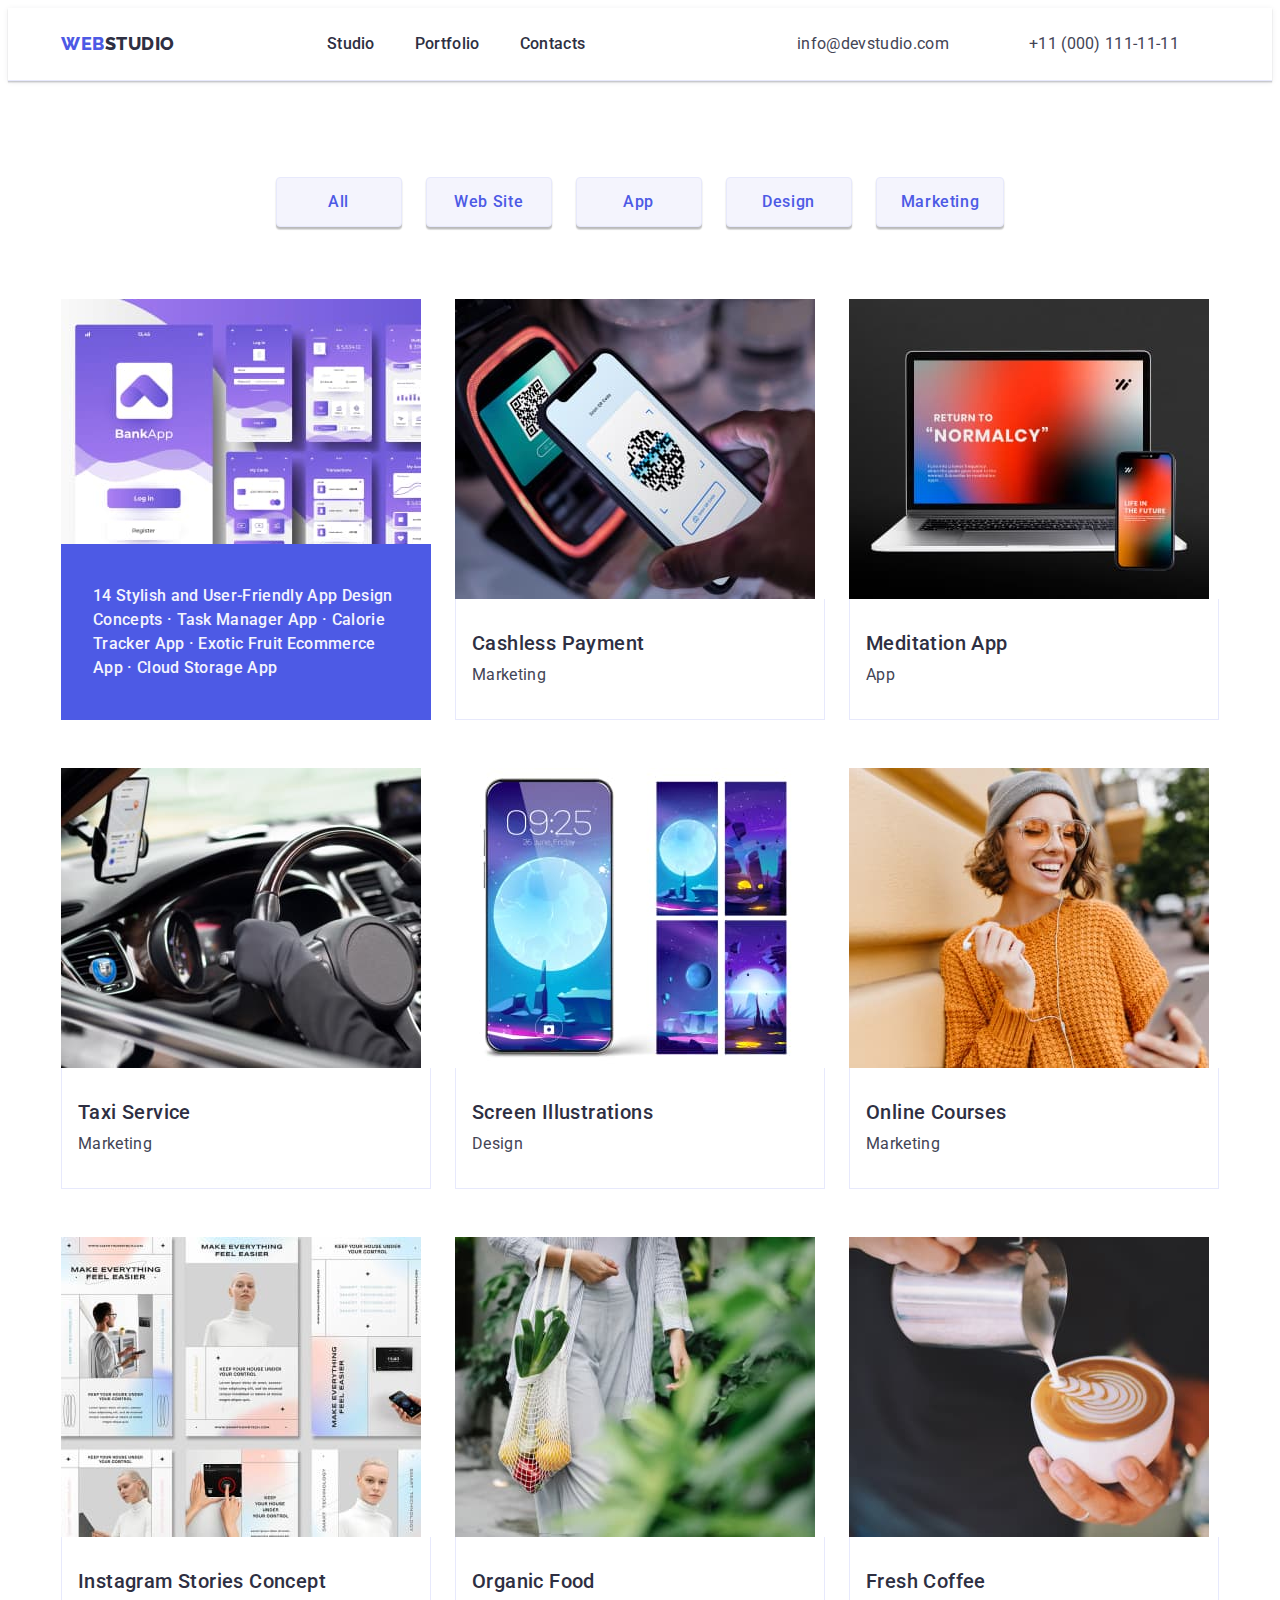
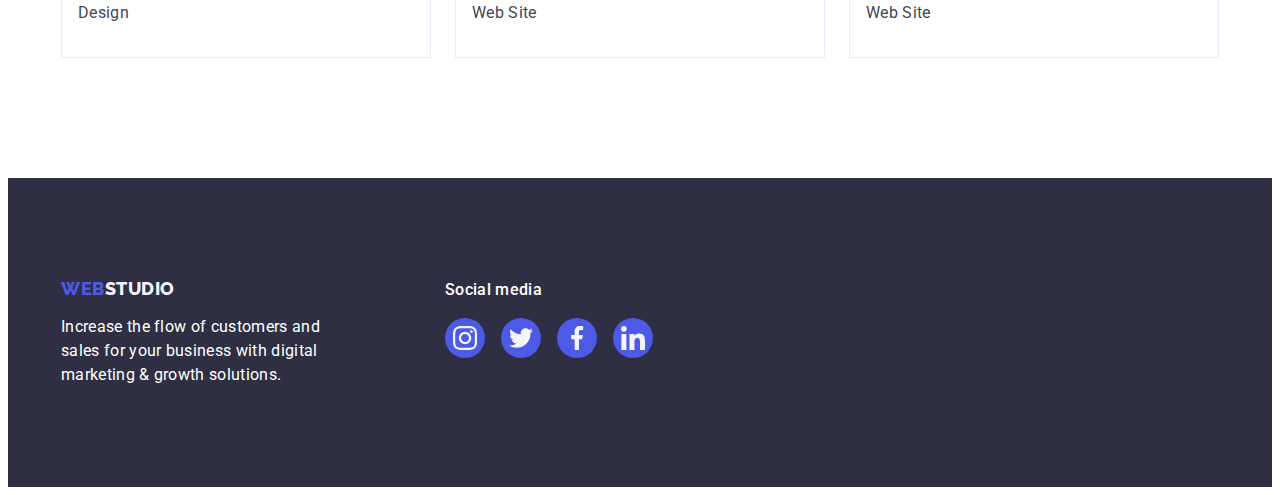
==== commit 6bbe0363: "5" ====
--- a/portfolio.html
+++ b/portfolio.html
@@ -92,6 +92,11 @@
           <ul class="image-post list flex-container">
             <li class="alignment-list-studio">
               <a class="link-examples-work link" href="">
+                <p class="portfolio-card-descript">
+                  14 Stylish and User-Friendly App Design Concepts · Task
+                  Manager App · Calorie Tracker App · Exotic Fruit Ecommerce App
+                  · Cloud Storage App
+                </p>
                 <img
                   src="./images/portfolio/banking-app-interface-concept.jpg"
                   alt="banking-app"
@@ -225,32 +230,32 @@
           </p>
         </div>
 
-        <div class="">
+        <div class="social-block">
           <p class="soc-text-format">Social media</p>
           <ul class="list social-list-footer">
             <li class="social-list-footer-item">
-              <a href="#" class="social-list-footer-link social-list-item-in">
+              <a href="#" class="social-list-footer-link">
                 <svg class="social-list-icon" width="24" height="24">
                   <use href="./images/icons.svg#icon-instagram"></use>
                 </svg>
               </a>
             </li>
             <li class="social-list-footer-item">
-              <a href="#" class="social-list-footer-link social-list-item-tw">
+              <a href="#" class="social-list-footer-link">
                 <svg class="social-list-icon" width="24" height="24">
                   <use href="./images/icons.svg#icon-twitter"></use>
                 </svg>
               </a>
             </li>
             <li class="social-list-footer-item">
-              <a href="#" class="social-list-footer-link social-list-item-fb">
+              <a href="#" class="social-list-footer-link">
                 <svg class="social-list-icon" width="24" height="24">
                   <use href="./images/icons.svg#icon-facebook"></use>
                 </svg>
               </a>
             </li>
             <li class="social-list-footer-item">
-              <a href="#" class="social-list-footer-link social-list-item-lid">
+              <a href="#" class="social-list-footer-link">
                 <svg class="social-list-icon" width="24" height="24">
                   <use href="./images/icons.svg#icon-linkedin"></use>
                 </svg>
--- a/css/styles.css
+++ b/css/styles.css
@@ -303,14 +303,12 @@
 .hero {
   background-color: var(--hero-background-color);
   letter-spacing: 0.03em;
-
+  margin: 0 auto;
   padding-top: 188px;
   padding-bottom: 188px;
-  outline: 2px solod red;
 }
 
 .overlay {
-  /* width: 1440px; */
   max-width: 1440px;
   margin-left: auto;
   margin-bottom: auto;
@@ -335,7 +333,6 @@
   color: var(--white-color);
 
   letter-spacing: 0.02em;
-  /* text-align: center; */
 
   margin-left: auto;
   margin-right: auto;
@@ -470,11 +467,6 @@
   text-align: center;
 }
 
-.retreat-team {
-  padding-top: 32px;
-  padding-bottom: 32px;
-}
-
 .social-list {
   justify-content: center;
 }
@@ -500,7 +492,6 @@
 
 .social-list-icon {
   fill: var(--cloud-background-color);
-  /* color: var(--light-slate-color); */
 }
 
 /* ==========================/Scroll-section========================== */
@@ -537,10 +528,8 @@
   box-shadow: 0px 1px 6px rgba(46, 47, 66, 0.08),
     0px 1px 1px rgba(46, 47, 66, 0.16), 0px 2px 1px rgba(46, 47, 66, 0.08);
   border-radius: 0px 0px 4px 4px;
-  padding: 32px 16px;
   background-color: var(--white-color);
-  padding-top: 32px;
-  padding-bottom: 32px;
+  padding: 32px 0;
 }
 
 .employees-name {
@@ -582,18 +571,14 @@
   align-items: center;
   flex-wrap: wrap;
   gap: 24px;
-  padding-top: 120px;
-  padding-bottom: 120px;
+  /* padding-top: 120px;
+  padding-bottom: 120px; */
 }
 
 .customers-list-icon {
-  fill: var(--light-slate-color);
+  fill: currentColor;
   /* width: 104px;
   height: 56px; */
-}
-
-.customers-list-icon:is(:hover, :focus) {
-  fill: var(--ocean-button-color);
 }
 
 .customers-list-link {
@@ -609,6 +594,12 @@
 
 .customers-list-link:is(:hover, :focus) {
   border-color: var(--ocean-button-color);
+  color: var(--ocean-button-color);
+}
+
+.backing-cust {
+  padding-top: 120px;
+  padding-bottom: 120px;
 }
 /* ======================================/Custumers=============================== */
 
@@ -625,6 +616,7 @@
 }
 
 .link-examples-work {
+  position: relative;
   display: block;
 }
 
@@ -690,6 +682,19 @@
   margin-bottom: 8px;
 }
 
+.portfolio-card-descript {
+  position: absolute;
+  bottom: 0;
+  left: 0;
+  color: var(--cloud-background-color);
+  background-color: var(--iris-button-color);
+  /* background-size: cover; */
+  font-size: 16px;
+  line-height: 1.5;
+  letter-spacing: 0.02em;
+  padding: 40px 32px;
+}
+
 .social-media {
   display: flex;
   align-items: baseline;
